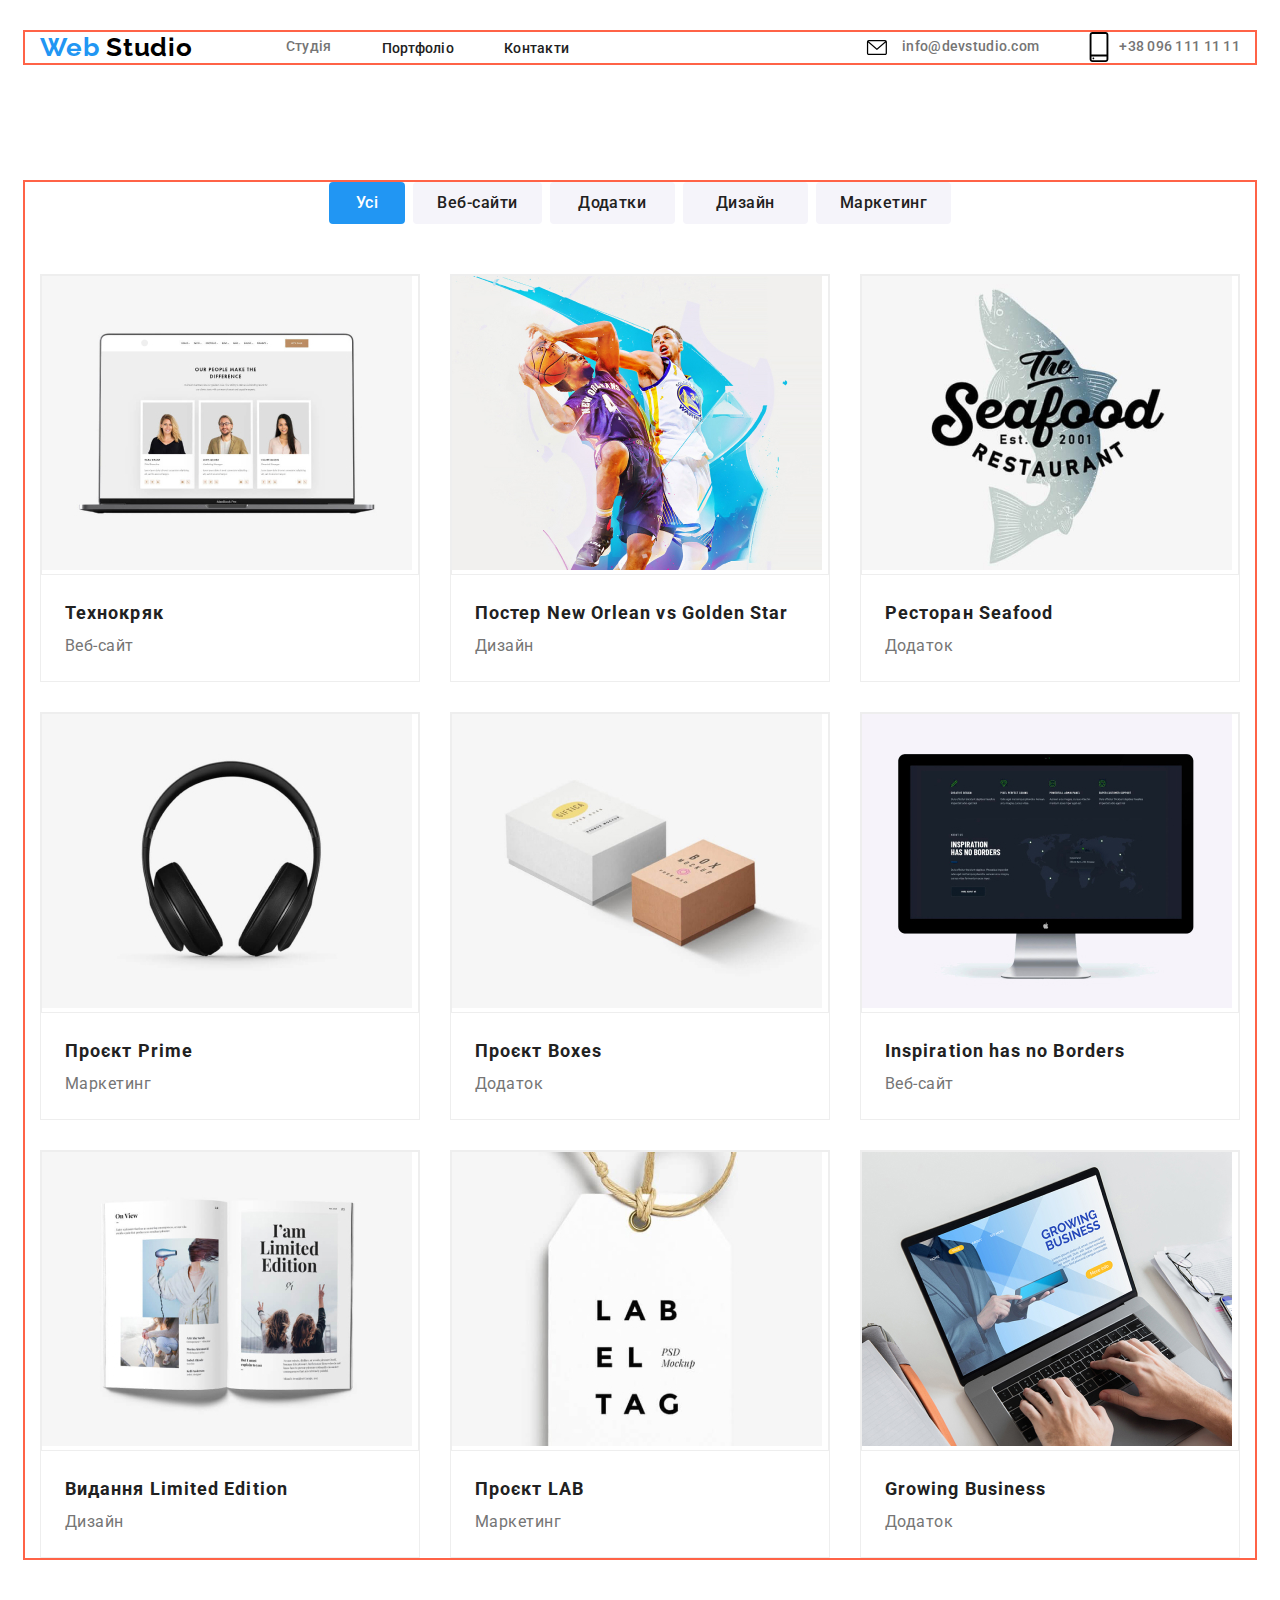
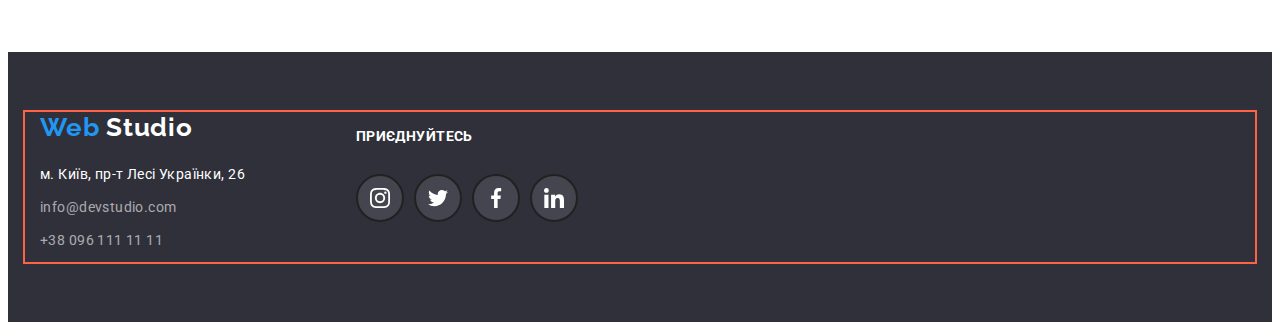
==== portfolio.html @ 13e0279f "homeworkone" ====
<!DOCTYPE html>
<html lang="en">
<head>
    <meta charset="UTF-8">
    <meta http-equiv="X-UA-Compatible" content="IE=edge">
    <meta name="viewport" content="width=device-width, initial-scale=1.0">
    <title>homework1</title>
    <link rel="preconnect" href="https://fonts.googleapis.com">
<link rel="preconnect" href="https://fonts.gstatic.com" crossorigin>
<link rel="preconnect" href="https://fonts.googleapis.com">
<link rel="preconnect" href="https://fonts.gstatic.com" crossorigin>
<link href="https://fonts.googleapis.com/css2?family=Raleway:wght@700&family=Roboto:wght@400;500;700;900&display=swap" rel="stylesheet">
<link rel="stylesheet" href="https://cdnjs.cloudflare.com/ajax/libs/modern-normalize/1.1.0/modern-normalize.min.css" 
integrity="sha512-wpPYUAdjBVSE4KJnH1VR1HeZfpl1ub8YT/NKx4PuQ5NmX2tKuGu6U/JRp5y+Y8XG2tV+wKQpNHVUX03MfMFn9Q==" 
crossorigin="anonymous" referrerpolicy="no-referrer" />
<link rel="stylesheet" href="./css/styles.css">
</head>
<body>
<header class="page-header">
  <div class="container header-container">
      <nav class="header-navigation">
          <a href="/" class="nav-links link"> Web <span class="nav-logo link"> Studio </span></a>
          <ul class="heder-list">
              <li> <a href="./index.html" class="nav-link link">Студія</a></li>
              <li><a href="./portfolio.html"  class="nav-link-head current link"> Портфоліо</a></li>
              <li><a href=""  class="nav-link-head link">Контакти</a></li>
          </ul>
      </nav> 
          <ul class="heder-list">
              <li><a href="mailto:info@devstudio.com" class="nav-link link" >
                <svg class="komanda-sm-one"  width="30" height="15">
                  <use href="./img/symbol-defs.svg#icon-envelope"></use>
                </svg> info@devstudio.com</a></li>
              <li><a href="tel:+380961111111" class="nav-link-tel link" >
                <svg class="komanda-sm-one"  width="20" height="30">
                  <use href="./img/symbol-defs.svg#icon-smartphone"></use>
                </svg>+38 096 111 11 11</a>
              </li>
          </ul>
  </div> 
</header>
  <main>
    <section class="fon-prioritet">
      <div class="container">
        <ul class="container-button">
            <li>
            <button type="button" class="button-all">Усі</button>
            </li>
            <li> 
            <button type="button" class="button">Веб-сайти</button>
            </li>
            <li> 
            <button type="button" class="button">Додатки</button>
            </li>
            <li> 
            <button type="button" class="button">Дизайн</button>
            </li>
            <li> 
            <button type="button" class="button">Маркетинг</button>
            </li>
      </ul>
      <ul class="container-foto">
          <li class="foto-stop border-one">
              <a class="link" href="">
                  <div class="window border-one">
                      <img src="./img/foto8.jpg" alt="фото8" width="370">
                      <p class="window-text">
                        Ресурс пропонує комплексні пропозиції з різним рівнем 
                        функціоналу та сервісів. Все це дозволить відвідувачу 
                        отримати вичерпні відомості про компанію чи приватну особу.
                      </p>
                    </div>
                </a>           
                  <div class="menu">
                    <h3 class="prioritet-titel ">Технокряк</h3>
                    <p class="prioritet-texts">Веб-сайт</p>
                </a>     
                </div>                                  
          </li>
          <li class="foto-stop border-one">
               <a class="link" href="">
                <div class="window border-one">
                  <img src="./img/foto9.jpg" alt="фото9" width="370">
                  <p class="window-text">
                        Ресурс пропонує комплексні пропозиції з різним рівнем 
                        функціоналу та сервісів. Все це дозволить відвідувачу 
                        отримати вичерпні відомості про компанію чи приватну особу.
                  </p>
                </div>
               <div class="menu" >
                  <h3 class="prioritet-titel">Постер New Orlean vs Golden Star</h3>
                  <p class="prioritet-texts">Дизайн</p>
                </a> 
                </div>
                   
          </li>
          <li class="foto-stop border-one ">
            <a class="link" href="">
              <div class="window border-one" >
                <img src="./img/foto10.jpg" alt="фото10" width="370">
                <p class="window-text">
                  Ресурс пропонує комплексні пропозиції з різним рівнем 
                  функціоналу та сервісів. Все це дозволить відвідувачу 
                  отримати вичерпні відомості про компанію чи приватну особу.
                </p>
              </div>              
                <div class="menu">
                  <h3 class="prioritet-titel">Ресторан Seafood</h3>
                  <p class="prioritet-texts">Додаток</p>
                </div> 
            </a>           
          </li>
          <li class="foto-stop border-one">
            <a class="link" href="">
              <div class="window border-one">
                <img src="./img/foto11.jpg" alt="фото11" width="370">
                <p class="window-text">
                  Ресурс пропонує комплексні пропозиції з різним рівнем 
                  функціоналу та сервісів. Все це дозволить відвідувачу 
                  отримати вичерпні відомості про компанію чи приватну особу.
                </p>
              </div>
                <div class="menu">
                  <h3 class="prioritet-titel">Проєкт Prime</h3>
                  <p class="prioritet-texts">Маркетинг</p>
                </div> 
           </a>
          </li>
          <li class="foto-stop border-one">
            <a class="link" href="">
              <div class="window border-one">
                <img src="./img/foto12.jpg" alt="фото12" width="370">
                <p class="window-text">
                  Ресурс пропонує комплексні пропозиції з різним рівнем 
                  функціоналу та сервісів. Все це дозволить відвідувачу 
                  отримати вичерпні відомості про компанію чи приватну особу.
                </p>
              </div>
                <div class="menu">
                  <h3 class="prioritet-titel">Проєкт Boxes</h3>
                  <p class="prioritet-texts">Додаток</p>
                </div>
            </a>           
          </li>
          <li class="foto-stop border-one">
            <a class="link" href="">
              <div class="window border-one">
                <img src="./img/foto13.jpg" alt="фото13" width="370">
                <p class="window-text">
                  Ресурс пропонує комплексні пропозиції з різним рівнем 
                  функціоналу та сервісів. Все це дозволить відвідувачу 
                  отримати вичерпні відомості про компанію чи приватну особу.
                </p>
              </div>
                <div class="menu">
                  <h3 class="prioritet-titel">Inspiration has no Borders</h3>
                  <p class="prioritet-texts">Веб-сайт</p>
                </div> 
            </a>            
          </li>
          <li class="foto-stop border-one">
            <a class="link" href="">
              <div class="window border-one">
                <img src="./img/foto14.jpg" alt="фото14" width="370">
                <p class="window-text">
                  Ресурс пропонує комплексні пропозиції з різним рівнем 
                  функціоналу та сервісів. Все це дозволить відвідувачу 
                  отримати вичерпні відомості про компанію чи приватну особу.
                </p>
              </div>
                <div class="menu">
                  <h3 class="prioritet-titel">Видання Limited Edition</h3>
                  <p class="prioritet-texts">Дизайн</p>
                </div>
            </a>            
          </li>
          <li class="foto-stop border-one">
            <a class="link" href="">
              <div class="window border-one" >
                <img src="./img/foto15.jpg" alt="фото15" width="370">
                <p class="window-text">
                  Ресурс пропонує комплексні пропозиції з різним рівнем 
                  функціоналу та сервісів. Все це дозволить відвідувачу 
                  отримати вичерпні відомості про компанію чи приватну особу.
                </p>
              </div>
                <div class="menu">
                  <h3 class="prioritet-titel">Проєкт LAB</h3>
                  <p class="prioritet-texts">Маркетинг</p>
                </div>
            </a>            
          </li>
          <li class="foto-stop border-one">
            <a class="link" href="">
              <div class="window border-one" >
                <img src="./img/foto16.jpg" alt="фото16" width="370">
                <p class="window-text">
                  Ресурс пропонує комплексні пропозиції з різним рівнем 
                  функціоналу та сервісів. Все це дозволить відвідувачу 
                  отримати вичерпні відомості про компанію чи приватну особу.
                </p>
              </div>
                <div class="menu  ">
                  <h3 class="prioritet-titel">Growing Business</h3>
                  <p class="prioritet-texts">Додаток</p>
                </div>
            </a>           
          </li>
      </ul>
      </div>  
    </section>
  </main>
  <footer class="fon-contack">
    <div class="container footer-socmeregi">
      <div class="one">
        <div class="logo-bottom">
            <a href="/" class="nav-links link">Web <span class="logo-white link">Studio </span></a>
        </div>
        <address>
          <ul>
            <li class="address-contacts"><a href="" class="logo link">м. Київ, пр-т Лесі Українки, 26</a></li>
            <li class="address-contacts"><a href="" class="contack link">info@devstudio.com</a></li>
            <li class="address-contacts"><a href="" class="contack link">+38 096 111 11 11</a></li>
          </ul>
        </address>
      </div>
      <div class="blok-socmeregi">
          <h3 class="socmeregi">приєднуйтесь</h3>
          <ul class="prioritet-spesoc-one">
            <li class="">
              <a class="prioritet-link-one" href="">
                <svg class="komanda-sm"  widht="20" height="20">
                  <use href="./img/symbol-defs.svg#icon-instagram"></use>
                </svg>
              </a>
            </li>
            <li>
              <a class="prioritet-link-one" href="">
                <svg class="komanda-sm"  widht="20" height="20">
                  <use href="./img/symbol-defs.svg#icon-twitter"></use>
                </svg>
              </a>
            </li>
            <li>
              <a class="prioritet-link-one" href="">
                <svg class="komanda-sm"  widht="20" height="20">
                  <use href="./img/symbol-defs.svg#icon-facebook"></use>
                </svg>
              </a>
            </li>
            <li>
              <a class="prioritet-link-one" href="">
                <svg class="komanda-sm"  widht="20" height="20">
                  <use href="./img/symbol-defs.svg#icon-linkedin"></use>
                </svg>
              </a>
            </li>
          </ul>
        </div>   
      </div>
    </div>     
  </footer>
</body>
</html>
---- css/styles.css ----
:root {--title-text-color: #212121;
    --text-color: #757575;
    --acsent-color:#2196F3;
    --fon-prioritet-color: #F5F5F5; 
    --fon-komanda-color: #F5F4FA; 
    --fon-contact-color: #2F303A;   
}

body {
    font-family: "Roboto", sans-serif; 
    font-size: normal;

}

.link {
    text-decoration: none;

}
.nav-logo {color: #000000;
    font-family: 'Raleway';
font-style: normal;
font-weight: 700;
font-size: 26px;
line-height: 1.19;
letter-spacing: 0.03em;
}

ul {
    padding: 0px;
    margin: 0px;
    list-style: none;
}

.section-two {
    display: inline;
    display: flex;
    gap: 30px;   
}

.logo, a.contack {
    font-style: normal;
}
h1, h2, h3, p {
        margin-top: 0px;
        margin-bottom: 0px;   
}


.container {
    width: 1200px;
    padding-left: 15px;
    padding-right: 15px;
    margin: 0 auto;
outline: 2px solid tomato ;
}
.section {
    padding-top: 94px;
    padding-bottom: 94px;
}

.heder-list {
    display: flex;
     gap: 50px;
    align-items: center;
    margin-left: auto;  
    }

.header-navigation {
    display: flex;
    align-items: center;
    
}
.header-container {
    display: flex;
    align-items: center;

    }

.page-header {
    background-color:#FFFFFF;
    padding-top: 24px;
    padding-bottom: 25px;

    }

.nav-links {
    color: var(--acsent-color);
    font-family: 'Raleway';
font-style: normal;
font-weight: 700;
font-size: 26px;
line-height: 1.19;
letter-spacing: 0.03em;
margin-right: 93px;

}
.nav-link { 
    color:var(--text-color);
    font-weight: 500;
font-size: 14px;
line-height: 1.14;
letter-spacing: 0.02em;
display: flex;
align-items:center;
transition-property: background-color;
transition-duration: 250ms;
transition-timing-function: cubic-bezier(0.4, 0, 0.2, 1);
}
.komanda-sm-one {
    padding-right: 10px;
    color: var(--text-color);
}

.nav-link:hover, .nav-link:focus, .komanda-sm-one:hover, 
.komanda-sm-one:focus {
    color: var(--acsent-color);
}
.nav-link .current { 
    color: #000000;
}

.nav-link-head {
    color: var(--title-text-color);
    font-weight: 500;
font-size: 14px;
line-height: 1.14;
letter-spacing: 0.02em;
transition-property: background-color;
transition-duration: 250ms;
transition-timing-function: cubic-bezier(0.4, 0, 0.2, 1);
}

.nav-link-head:hover,.nav-link-head:focus
 {color:#2196F3;}

.nav-link-tel {
    color: var(--text-color);
    font-weight: 500;
font-size: 14px;
line-height: 1.14;
letter-spacing: 0.02em;
display: flex;
align-items:center;
transition-property: background-color;
transition-duration: 250ms;
transition-timing-function: cubic-bezier(0.4, 0, 0.2, 1);
}
.nav-link-tel:hover,  .nav-link-tel:focus {
    color: var(--acsent-color);
}

.logo-white { 
    font-family: 'Raleway';
font-weight: 700;
font-size: 26px;
line-height: 1.19;
letter-spacing: 0.03em;
color: #FFFFFF ;
}
.logo-bottom {
    margin-bottom: 20px;
}

.fon-prioritet {
    padding-top: 94px;
    padding-bottom: 94px;
}

h3.prioritet {
    color: var(--title-text-color);
   font-weight: 500;
font-size: 16px;
line-height: 1.18;
text-align: center;
letter-spacing: 0.03em;
  }

.prioritet-clas {
    color: var(--title-text-color);
    font-weight: 700;
font-size: 14px;
line-height: 1.14;
letter-spacing: 0.03em;
text-transform: uppercase;
padding-bottom: 10px;
}
.prioritet-info {
    color: var(--text-color);
   font-weight: 400;
font-size: 14px;
line-height: 1.71;
letter-spacing: 0.03em;
}  


.prioritet-text {
    color: var(--text-color);
font-weight: 400;
font-size: 16px;
line-height: 1.18;
text-align: center;
letter-spacing: 0.03em;

  }
.section-titel {
    color: var(--title-text-color);
 font-weight: 700;
font-size: 36px;
line-height: 1.16;
text-align: center;
letter-spacing: 0.03em;
margin-bottom: 50px;
}

.fon-section {
    background-color: #2F303A;
    background-image:linear-gradient(rgba(47, 48, 58, 0.4),
     rgba(47, 48, 58, 0.4)), url(../img/foto19.jpg);
    background-position: center;
    background-size: cover;   
}

.section-one {
    padding-top: 200px;
    padding-bottom: 200px;
}

.main-titele {   
font-weight: 900;
font-size: 44px;
line-height: 1.36;
text-align: center;
letter-spacing: 0.06em;
text-transform: uppercase;
color: #FFFFFF;
margin-bottom: 30px;
width: 696px;
margin: 0px auto;
margin-bottom: 30px;
}

.fon-work {
    padding-top: 0px;
    padding-bottom: 94px;
}

 .fon-komanda { 
    background-color: var(--fon-komanda-color) ;
    padding-top: 94px; 
    padding-bottom: 94px;
  }
  
  .fon-contack {
    background-color: var(--fon-contact-color);
    padding-top: 60px;
    padding-bottom: 60px;
  }

.contack {
font-family: 'Roboto';
 font-size: 14px;
line-height: 1.71;
letter-spacing: 0.03em;
color: rgba(255, 255, 255, 0.6);
transition-property: background-color;
transition-duration: 250ms;
transition-timing-function: cubic-bezier(0.4, 0, 0.2, 1);

}
.contack:hover, .contack:focus  {
    color: var(--acsent-color);
}

.logo {
    font-size: 14px;
line-height: 1.71;
letter-spacing: 0.03em;
color: #FFFFFF;
}

.button-osnovna {
   background-color: var(--acsent-color);
   font-family: 'Roboto';
font-weight: 700;
font-size: 16px;
line-height: 1.88;
display: flex;
align-items: center;
text-align: center;
letter-spacing: 0.06em;
color: #FFFFFF;  
cursor: pointer;
border-radius: 4px;
margin:0 auto;
min-width: 216px;
padding: 10px 32px;
border: 2px solid transparent;
transition-property: background-color;
transition-duration: 250ms;
transition-timing-function: cubic-bezier(0.4, 0, 0.2, 1);
} 

.button {
    color: var(--title-text-color);
    background-color: var(--fon-komanda-color);
    font-family: 'Roboto';
font-weight: 500;
font-size: 16px;
line-height: 1.62;
text-align: center;
letter-spacing: 0.03em;
cursor: pointer;
border-radius: 4px;
min-width: 125px;
padding: 6px 22px;
border: 2px solid transparent;
display: inline-flex;
align-items: center;
justify-content: center;
transition-property: background-color;
transition-duration: 1000ms;
transition-timing-function: cubic-bezier(0.4, 0, 0.2, 1);
}

.button-all {
        background-color: var(--acsent-color);
        font-family: 'Roboto';
        font-weight: 500;
        font-size: 16px;
        line-height: 1.62;      
        text-align: center;
        letter-spacing: 0.03em;  
        color: #FFFFFF;
        cursor: pointer;
        border-radius: 4px;
        min-width: 73px;
        padding: 6px 25px;
        border: 2px solid var(--acsent-color);
        display: inline-flex;
        align-items: center;
        justify-content: center;
        transition-property: background-color;
        transition-duration: 250ms;
        transition-timing-function: cubic-bezier(0.4, 0, 0.2, 1);
}

.prioritet-titel {
    color: var(--title-text-color);
   font-weight: 700;
font-size: 18px;
line-height: 2;
letter-spacing: 0.06em;
}
.prioritet-texts {
    font-weight: 400;
font-size: 16px;
line-height: 1.88;
letter-spacing: 0.03em;
color:var(--text-color);
}
.srction-foto {
    display: flex;
    gap: 30px;
}

.section-komanda {
    display: flex;
    gap: 30px;
}

.img-foto {
    width: calc((100% - 90px) /4);
}
.container-foto {
    display: flex;
    flex-wrap: wrap;
    gap: 30px;
}
.foto-stop {
    width: calc((100% - 60px) /3);
    
}
.container-button {
    display: flex;
    gap: 8px;
    justify-content: center;
    margin-bottom: 50px;
}
.komanda-text {
    padding-top: 30px;
    padding-bottom: 30px;    
}
.text-one {
    margin-bottom: 10px;
}
.menu {
    padding-top: 20px;
    padding-bottom: 20px;
    padding-right: 24px;
    padding-left: 24px; 
}
    
.address-contacts {
    display: flex;
    margin-bottom: 9px;
    width: 231px;
}
.box:nth-child(1), .box:nth-child(2), 
.box:nth-child(3), .box:nth-child(4) {
    display: flex;
    width: 270px;
    height: 120px;
    background: #F5F4FA;
    border-radius: 4px;
    margin-bottom: 30px;
    align-items: center;
    justify-content: center;   
}
.spesok {
    display: flex;
    align-items: center;
    justify-content: center;
    gap: 30px;
}

.sresok-picture {
    fill: #AFB1B8;
}
.prioritet-spesoc {
    display: flex;
    align-items: center;
    margin-top: 16px;
    justify-content:center;
    gap: 10px;
}

.prioritet-spesoc-one {
    display: flex;
    align-items: center;
    margin-top: 0px;
    justify-content:center;
    gap: 10px;
}
.prioritet-link {
    width: 44px;
    height: 44px;
    border-radius: 50%;
    background-color: transparent;
    display: flex;
    align-items: center;
    justify-content: center;
    color: #AFB1B8;
    transition-property: background-color;
    transition-duration: 250ms;
    transition-timing-function: cubic-bezier(0.4, 0, 0.2, 1);   
   }

.komanda-sm {
  fill: currentColor;
}
.prioritet-link:hover, 
.prioritet-link:focus {
background-color: var(--acsent-color);
color: #FFFFFF;
}

.client {
    padding-top: 94px;
    padding-bottom: 94px;
}
.socmeregi {
font-family: 'Roboto';
font-style: normal;
font-weight: 700;
font-size: 14px;
line-height: 16px;
letter-spacing: 0.03em;
text-transform: uppercase;
color: #FFFFFF;
}
.blok-socmeregi {
    display: flex;
    width: 206px;
    margin-top: 16px;
    gap: 10px;
    flex-direction: column;
}
.socmeregi-one {
    display: flex;
}
.box-one {
    display: flex;
    width: 170px;
    height: 92px;
    border: 1px solid #AFB1B8;
    align-items: center;
    justify-content: center;
    border-radius: 4px;
    color: #AFB1B8;
    transition-property: background-color;
    transition-duration: 250ms;
    transition-timing-function: cubic-bezier(0.4, 0, 0.2, 1);            
}
.company {
    fill: currentColor;
}
.box-one:hover, .company:hover,
.box-one:focus, .company:hover {
    border: 1px solid var(--acsent-color);
    color: var(--acsent-color);
}

.client-spesoc {
    display: flex;
    gap: 30px;
}
.section-titel-one {
font-family: 'Roboto';
font-weight: 700;
font-size: 36px;
line-height: 1.16;
text-align: center;
letter-spacing: 0.03em;
color: #212121;
margin-bottom: 50px;
}

.border {
background: #FFFFFF;
box-shadow: 0px 1px 3px rgba(0, 0, 0, 0.12), 
0px 1px 1px rgba(0, 0, 0, 0.14), 
0px 2px 1px rgba(0, 0, 0, 0.2);
border-radius: 0px 0px 4px 4px;
}
.border-one {
    box-sizing: border-box;
    font-style: normal;
background: #FFFFFF;
border: 1px solid #EEEEEE;
transition-property: background-color;
transition-duration: 250ms;
transition-timing-function: cubic-bezier(0.4, 0, 0.2, 1);
}

.border-one:hover, .border-one:focus {
box-shadow: 0px 1px 1px rgba(0, 0, 0, 0.12), 
0px 4px 4px rgba(0, 0, 0, 0.06), 
1px 4px 6px rgba(0, 0, 0, 0.16);
}

.footer-socmeregi {
    display: flex;
    gap: 70px;
  }

.button-all:hover, .button-all:focus {
    background: #2196F3;
    box-shadow: 0px 3px 1px rgba(0, 0, 0, 0.1),
     0px 1px 2px rgba(0, 0, 0, 0.08),
      0px 2px 2px rgba(0, 0, 0, 0.12);
}
.button:hover,.button:focus {
    background: var(--acsent-color);
    box-shadow: 0px 3px 1px rgba(0, 0, 0, 0.1),
     0px 1px 2px rgba(0, 0, 0, 0.08),
      0px 2px 2px rgba(0, 0, 0, 0.12);
}

.one, .blok-socmeregi {
        align-items: baseline;
}
             
.socmeregi {
    margin-bottom: 20px;
}

.button {
    fill: currentColor;
    transition-property: background-color;
    transition-duration: 250ms;
    transition-timing-function: cubic-bezier(0.4, 0, 0.2, 1);
  }
  .button:hover, 
  .button:focus {
  background-color: var(--acsent-color);
  color: #FFFFFF;
  }


  .prioritet-link-one {
    width: 44px;
    height: 44px;
    border-radius: 50%;
    background: rgba(255, 255, 255, 0.1);
    border: 2px solid var(--title-text-color);
    display: flex;
    align-items: center;
    justify-content: center;
    color: #FFFFFF;
    transition-property: background-color;
    transition-duration: 250ms;
    transition-timing-function: cubic-bezier(0.4, 0, 0.2, 1);
   }

.komanda-sm {
  fill: currentColor;
}
.prioritet-link-one:hover, 
.prioritet-link-one:focus {
background-color: var(--acsent-color);
color: #FFFFFF;
}
.window {
    position: relative;
    overflow: hidden;
}

.window-text {
position: absolute;
top: 0;
left: 0;
font-family: 'Roboto';
font-style: normal;
font-weight: 400;
font-size: 18px;
line-height: 1.56;
letter-spacing: 0.03em;
color: #FFFFFF;
background-color: rgba(33, 150, 243, 0.9);
padding: 40px;
height: 100%;
transform: translateY(100%) ;
transition: transform 300ms linear;
overflow: auto;  
}
.border-one:hover .window-text {
    transform: translateY(0);
}
.dodatok {
font-family: 'Roboto';
font-style: normal;
font-weight: 700;
font-size: 14px;
line-height: 16px;
text-align: center;
letter-spacing: 0.03em;
text-transform: uppercase;
color: #FFFFFF;
padding-top: 27px;
padding-bottom: 27px;
}
.dodatok-foto {
    position: relative;
}

.dodatok-blok {
position: absolute;
bottom: 5px;
right: 0px;
width: 370px;
height: 70px;
background: rgba(47, 48, 58, 0.8);
}
.dodatok-foto-one {
    position: relative;
}
.dodatok-foto-two {
    position: relative;
}

.backdrop {
    position: fixed;
    top: 0;
    width: 100%;
    height: 1024px;
    background-color: rgba(0, 0, 0, 0.2);
    transition: opacity 400ms linear, visibility 400ms linear;

}
.modal {
    width: 500px;
    min-height: 500px;
    background-color: #FFFFFF;
    position: absolute;
    top: 50%;
    left: 50%;
    transform: translate(-50%, -50%) scaleX(1);
    transition: transform 400ms;
}

.backdrop.is-hidden .modal {
    transform: translate(-50%, -50%) scaleX(0);
} 
.btn {
    width: 30px;
    height: 30px;
    background: #FFFFFF;
    border: 1px solid rgba(0, 0, 0, 0.1);
    background-color: transparent;
    border-radius: 50%;
    position: absolute;
    top: 10px;
    right: 10px;
    display: flex;
    align-items: center;
    justify-content: center;
    padding: 0px;
    cursor: pointer;
}
.is-hidden {
    opacity: 0;
    visibility: hidden;
    pointer-events: none;
}
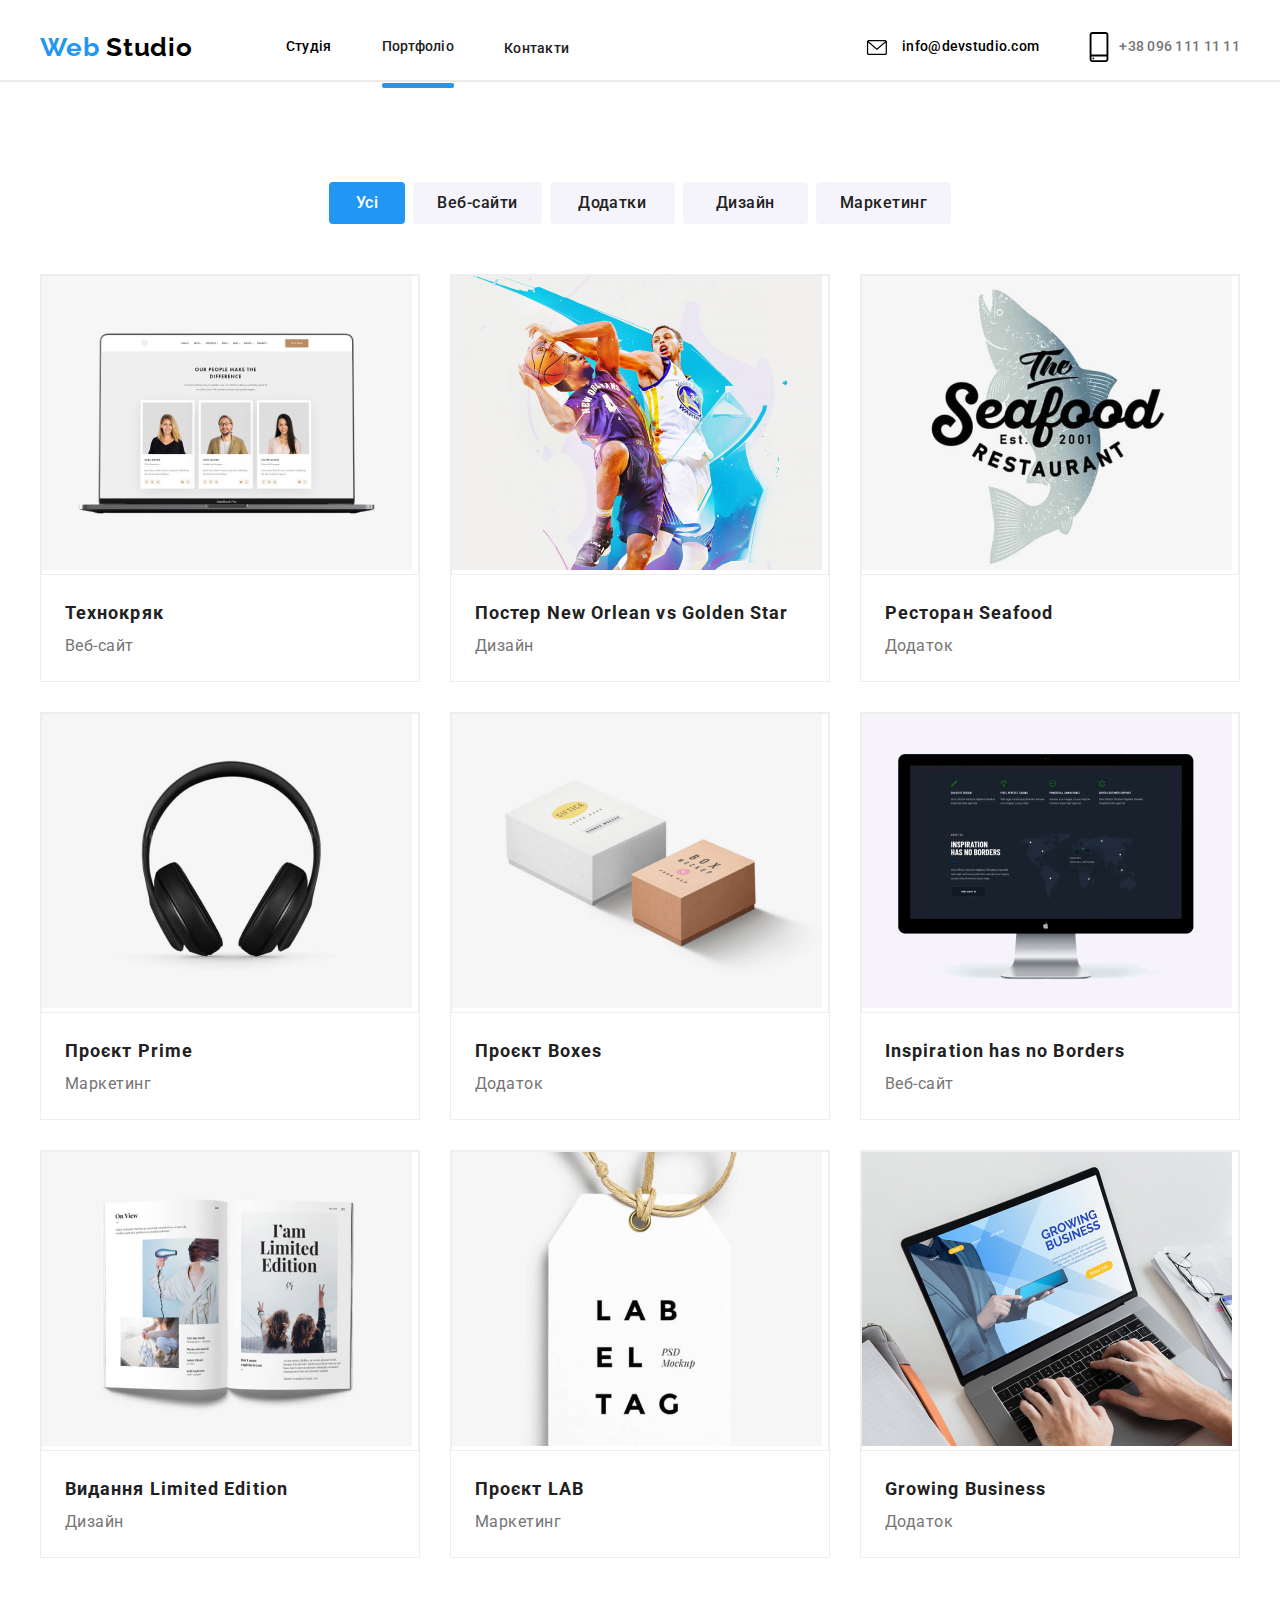
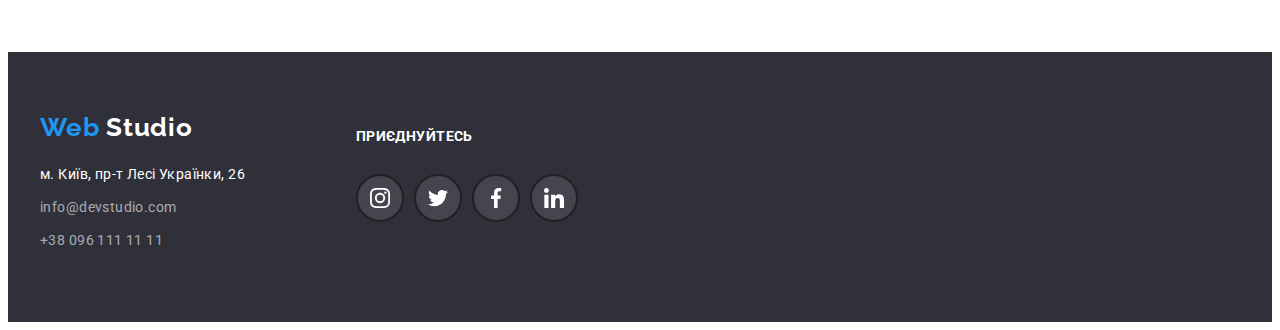
==== commit 75a9f416: "hwtwo" ====
--- a/portfolio.html
+++ b/portfolio.html
@@ -17,7 +17,7 @@
 </head>
 <body>
 <header class="page-header">
-  <div class="container header-container">
+  <div class="container header-container-one">
       <nav class="header-navigation">
           <a href="/" class="nav-links link"> Web <span class="nav-logo link"> Studio </span></a>
           <ul class="heder-list">
--- a/css/styles.css
+++ b/css/styles.css
@@ -51,7 +51,6 @@
     padding-left: 15px;
     padding-right: 15px;
     margin: 0 auto;
-outline: 2px solid tomato ;
 }
 .section {
     padding-top: 94px;
@@ -68,19 +67,30 @@
 .header-navigation {
     display: flex;
     align-items: center;
-    
-}
+  }
 .header-container {
     display: flex;
     align-items: center;
-
     }
+
+    .header-container-one {
+        display: flex;
+        align-items: center;}
+
+.header-container-one::after {
+    content: " ";
+    position: absolute;
+    width: 100%;
+    height: 0px;
+    left: 0px;
+    top: 80px;
+    border: 1px solid #ECECEC;
+}
 
 .page-header {
     background-color:#FFFFFF;
     padding-top: 24px;
     padding-bottom: 25px;
-
     }
 
 .nav-links {
@@ -95,26 +105,55 @@
 
 }
 .nav-link { 
-    color:var(--text-color);
+    color:black;
     font-weight: 500;
 font-size: 14px;
 line-height: 1.14;
 letter-spacing: 0.02em;
 display: flex;
 align-items:center;
-transition-property: background-color;
-transition-duration: 250ms;
-transition-timing-function: cubic-bezier(0.4, 0, 0.2, 1);
-}
-.komanda-sm-one {
+transition: color 250ms cubic-bezier(0.4, 0, 0.2, 1);
+}
+
+.current {
+    color:black;
+    font-weight: 500;
+font-size: 14px;
+line-height: 1.14;
+letter-spacing: 0.02em;
+display: block;
+position: relative;
+}
+.current::after {
+    content: " ";
+    display: block;
+    position: absolute;
+    left: 0;
+    bottom: -33px;
+    width: 100%;
+    height: 5px;
+    background-color: #2196F3;
+    border-radius: 2px;
+  }
+
+.icon {
+    color: var(--text-color);
+}
+
+.icon:hover {
+    color: var(--acsent-color);
+}
+  .komanda-sm-one {
     padding-right: 10px;
     color: var(--text-color);
 }
 
-.nav-link:hover, .nav-link:focus, .komanda-sm-one:hover, 
+.nav-link:hover, .nav-link:focus, 
+.komanda-sm-one:hover, 
 .komanda-sm-one:focus {
     color: var(--acsent-color);
 }
+
 .nav-link .current { 
     color: #000000;
 }
@@ -125,9 +164,7 @@
 font-size: 14px;
 line-height: 1.14;
 letter-spacing: 0.02em;
-transition-property: background-color;
-transition-duration: 250ms;
-transition-timing-function: cubic-bezier(0.4, 0, 0.2, 1);
+transition: color 250ms cubic-bezier(0.4, 0, 0.2, 1);
 }
 
 .nav-link-head:hover,.nav-link-head:focus
@@ -141,9 +178,7 @@
 letter-spacing: 0.02em;
 display: flex;
 align-items:center;
-transition-property: background-color;
-transition-duration: 250ms;
-transition-timing-function: cubic-bezier(0.4, 0, 0.2, 1);
+transition: color 250ms cubic-bezier(0.4, 0, 0.2, 1);
 }
 .nav-link-tel:hover,  .nav-link-tel:focus {
     color: var(--acsent-color);
@@ -262,11 +297,9 @@
 line-height: 1.71;
 letter-spacing: 0.03em;
 color: rgba(255, 255, 255, 0.6);
-transition-property: background-color;
-transition-duration: 250ms;
-transition-timing-function: cubic-bezier(0.4, 0, 0.2, 1);
-
-}
+transition: color 250ms cubic-bezier(0.4, 0, 0.2, 1);
+}
+
 .contack:hover, .contack:focus  {
     color: var(--acsent-color);
 }
@@ -295,15 +328,14 @@
 min-width: 216px;
 padding: 10px 32px;
 border: 2px solid transparent;
-transition-property: background-color;
-transition-duration: 250ms;
-transition-timing-function: cubic-bezier(0.4, 0, 0.2, 1);
+transition: background-color 250ms cubic-bezier(0.4, 0, 0.2, 1),
+color 250ms cubic-bezier(0.4, 0, 0.2, 1);
 } 
 
 .button {
-    color: var(--title-text-color);
-    background-color: var(--fon-komanda-color);
-    font-family: 'Roboto';
+color: var(--title-text-color);
+background-color: var(--fon-komanda-color);
+font-family: 'Roboto';
 font-weight: 500;
 font-size: 16px;
 line-height: 1.62;
@@ -317,9 +349,6 @@
 display: inline-flex;
 align-items: center;
 justify-content: center;
-transition-property: background-color;
-transition-duration: 1000ms;
-transition-timing-function: cubic-bezier(0.4, 0, 0.2, 1);
 }
 
 .button-all {
@@ -339,9 +368,8 @@
         display: inline-flex;
         align-items: center;
         justify-content: center;
-        transition-property: background-color;
-        transition-duration: 250ms;
-        transition-timing-function: cubic-bezier(0.4, 0, 0.2, 1);
+        transition: background-color 2500ms cubic-bezier(0.4, 0, 0.2, 1), 
+        color 2500ms cubic-bezier(0.4, 0, 0.2, 1);
 }
 
 .prioritet-titel {
@@ -385,6 +413,7 @@
     gap: 8px;
     justify-content: center;
     margin-bottom: 50px;
+    
 }
 .komanda-text {
     padding-top: 30px;
@@ -450,9 +479,8 @@
     align-items: center;
     justify-content: center;
     color: #AFB1B8;
-    transition-property: background-color;
-    transition-duration: 250ms;
-    transition-timing-function: cubic-bezier(0.4, 0, 0.2, 1);   
+    transition: background-color 250ms cubic-bezier(0.4, 0, 0.2, 1),
+    color 250ms cubic-bezier(0.4, 0, 0.2, 1);   
    }
 
 .komanda-sm {
@@ -497,9 +525,8 @@
     justify-content: center;
     border-radius: 4px;
     color: #AFB1B8;
-    transition-property: background-color;
-    transition-duration: 250ms;
-    transition-timing-function: cubic-bezier(0.4, 0, 0.2, 1);            
+    transition: border 250ms cubic-bezier(0.4, 0, 0.2, 1),
+    color 250ms cubic-bezier(0.4, 0, 0.2, 1);            
 }
 .company {
     fill: currentColor;
@@ -537,9 +564,7 @@
     font-style: normal;
 background: #FFFFFF;
 border: 1px solid #EEEEEE;
-transition-property: background-color;
-transition-duration: 250ms;
-transition-timing-function: cubic-bezier(0.4, 0, 0.2, 1);
+transition: box-shadow 250ms cubic-bezier(0.4, 0, 0.2, 1);
 }
 
 .border-one:hover, .border-one:focus {
@@ -576,9 +601,8 @@
 
 .button {
     fill: currentColor;
-    transition-property: background-color;
-    transition-duration: 250ms;
-    transition-timing-function: cubic-bezier(0.4, 0, 0.2, 1);
+    transition: background-color 250ms cubic-bezier(0.4, 0, 0.2, 1),
+    color 250ms cubic-bezier(0.4, 0, 0.2, 1);
   }
   .button:hover, 
   .button:focus {
@@ -597,9 +621,8 @@
     align-items: center;
     justify-content: center;
     color: #FFFFFF;
-    transition-property: background-color;
-    transition-duration: 250ms;
-    transition-timing-function: cubic-bezier(0.4, 0, 0.2, 1);
+    transition: background-color 250ms cubic-bezier(0.4, 0, 0.2, 1),
+    color 250ms cubic-bezier(0.4, 0, 0.2, 1);
    }
 
 .komanda-sm {
@@ -678,8 +701,8 @@
 
 }
 .modal {
-    width: 500px;
-    min-height: 500px;
+    width: 528px;
+    min-height: 581px;
     background-color: #FFFFFF;
     position: absolute;
     top: 50%;
